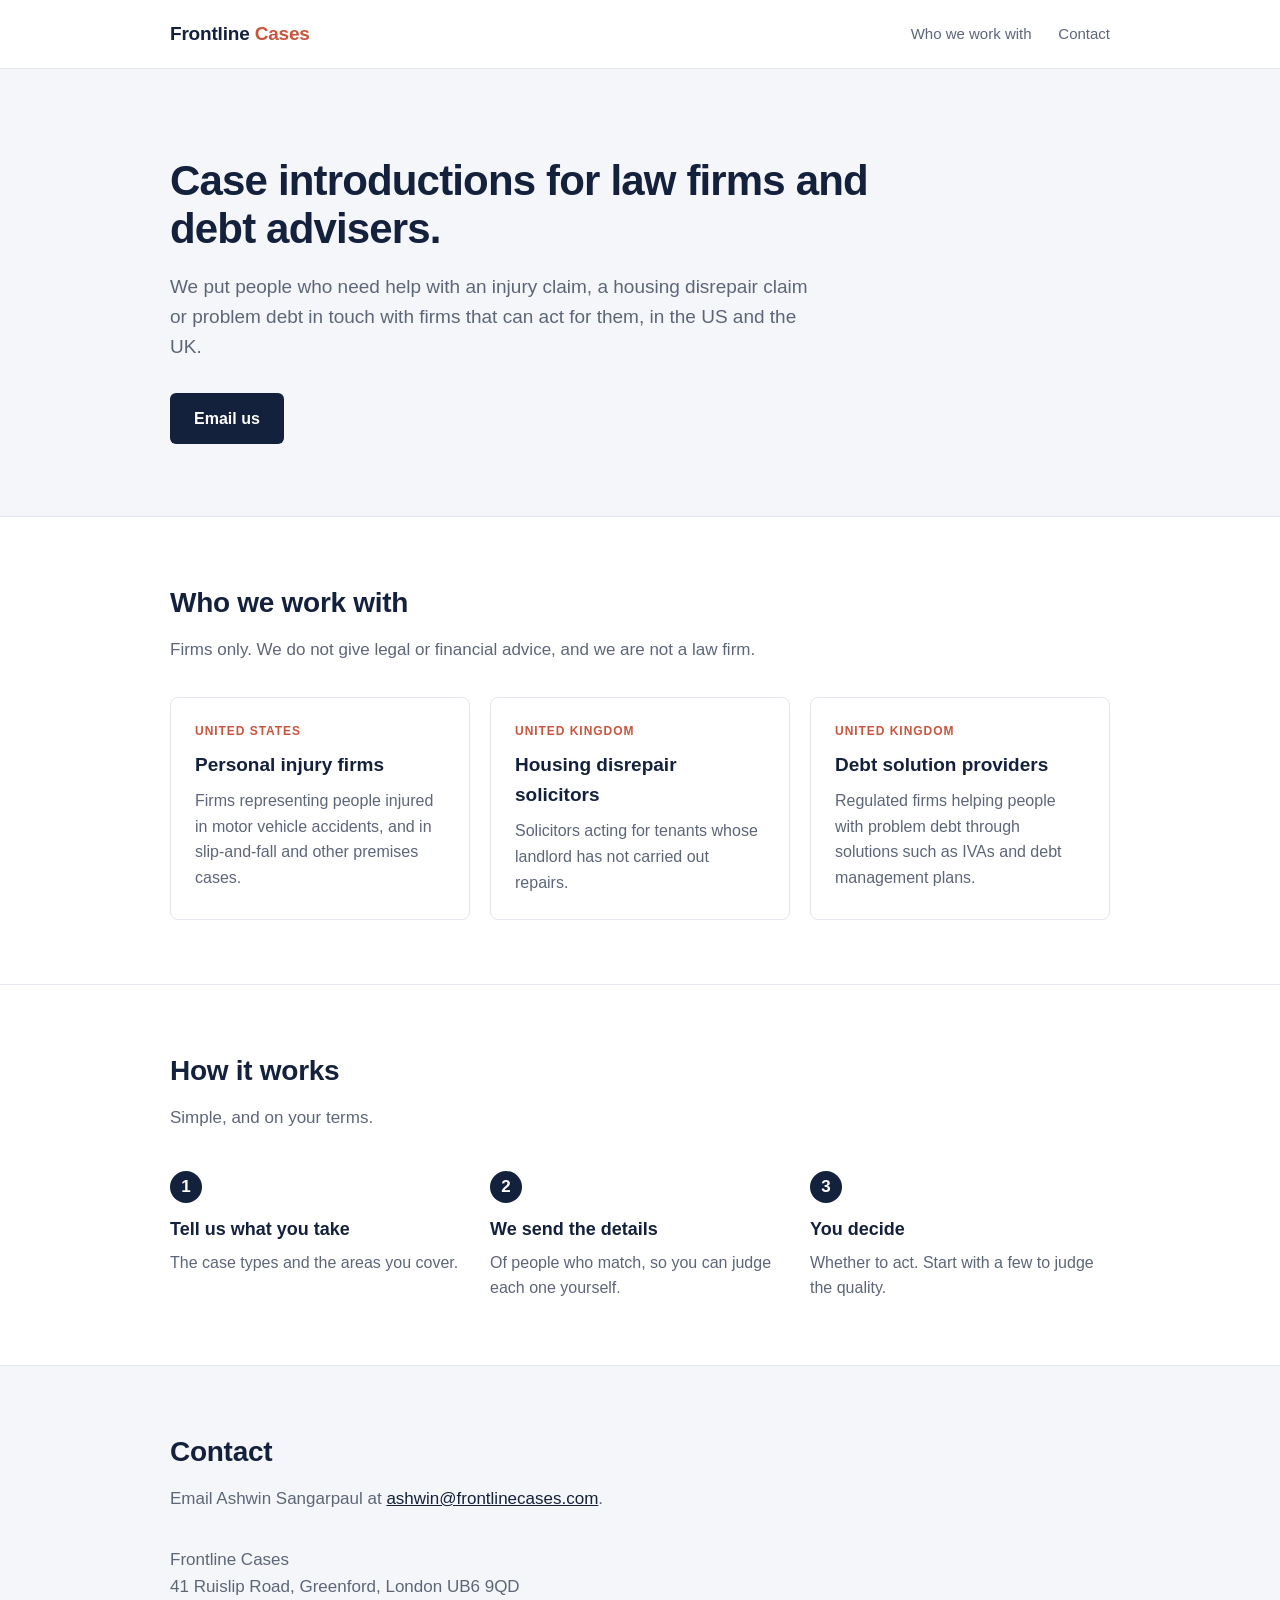
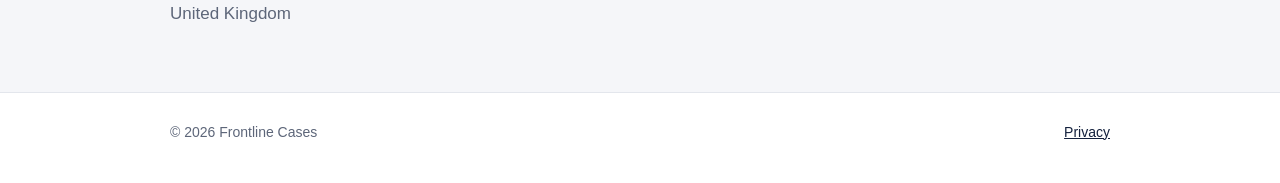
==== index.html @ e66d5c88 "Frontline Cases website Co-Authored-By: Claude Opus 5.5 <noreply@anthropic.com>" ====
<!doctype html>
<html lang="en">
<head>
<meta charset="utf-8">
<meta name="viewport" content="width=device-width, initial-scale=1">
<title>Frontline Cases</title>
<meta name="description" content="Frontline Cases introduces people who need help with an injury claim, a housing disrepair claim or problem debt to firms that can act for them, in the US and the UK.">
<link rel="stylesheet" href="style.css">
</head>
<body>

<header class="site">
  <div class="wrap">
    <a class="brand" href="/">Frontline<span> Cases</span></a>
    <nav>
      <a href="#work">Who we work with</a>
      <a href="#contact">Contact</a>
    </nav>
  </div>
</header>

<div class="hero">
  <div class="wrap">
    <h1>Case introductions for law firms and debt advisers.</h1>
    <p>We put people who need help with an injury claim, a housing disrepair claim or problem debt in touch with firms that can act for them, in the US and the UK.</p>
    <a class="btn" href="mailto:ashwin@frontlinecases.com">Email us</a>
  </div>
</div>

<section id="work">
  <div class="wrap">
    <h2>Who we work with</h2>
    <p class="lead">Firms only. We do not give legal or financial advice, and we are not a law firm.</p>
    <div class="grid">
      <div class="card">
        <div class="tag">United States</div>
        <h3>Personal injury firms</h3>
        <p>Firms representing people injured in motor vehicle accidents, and in slip-and-fall and other premises cases.</p>
      </div>
      <div class="card">
        <div class="tag">United Kingdom</div>
        <h3>Housing disrepair solicitors</h3>
        <p>Solicitors acting for tenants whose landlord has not carried out repairs.</p>
      </div>
      <div class="card">
        <div class="tag">United Kingdom</div>
        <h3>Debt solution providers</h3>
        <p>Regulated firms helping people with problem debt through solutions such as IVAs and debt management plans.</p>
      </div>
    </div>
  </div>
</section>

<section>
  <div class="wrap">
    <h2>How it works</h2>
    <p class="lead">Simple, and on your terms.</p>
    <ol class="steps">
      <li><h3>Tell us what you take</h3><p>The case types and the areas you cover.</p></li>
      <li><h3>We send the details</h3><p>Of people who match, so you can judge each one yourself.</p></li>
      <li><h3>You decide</h3><p>Whether to act. Start with a few to judge the quality.</p></li>
    </ol>
  </div>
</section>

<section id="contact" class="contact">
  <div class="wrap">
    <h2>Contact</h2>
    <p class="lead">Email Ashwin Sangarpaul at <a href="mailto:ashwin@frontlinecases.com">ashwin@frontlinecases.com</a>.</p>
    <address>Frontline Cases<br>41 Ruislip Road, Greenford, London UB6 9QD<br>United Kingdom</address>
  </div>
</section>

<footer class="site">
  <div class="wrap">
    <span>&copy; 2026 Frontline Cases</span>
    <a href="privacy.html">Privacy</a>
  </div>
</footer>

</body>
</html>
---- style.css ----
:root {
  --ink: #14213d;
  --text: #2b3346;
  --muted: #5d6679;
  --line: #e3e6ec;
  --bg: #ffffff;
  --soft: #f5f6f9;
  --accent: #c8553d;
  --max: 980px;
}
* { box-sizing: border-box; }
html { -webkit-text-size-adjust: 100%; }
body {
  margin: 0;
  background: var(--bg);
  color: var(--text);
  font: 17px/1.6 -apple-system, BlinkMacSystemFont, "Segoe UI", Roboto, "Helvetica Neue", Arial, sans-serif;
}
a { color: var(--ink); }
.wrap { max-width: var(--max); margin: 0 auto; padding: 0 20px; }

header.site { border-bottom: 1px solid var(--line); }
header.site .wrap { display: flex; align-items: center; justify-content: space-between; height: 68px; }
.brand { font-weight: 700; font-size: 19px; color: var(--ink); text-decoration: none; letter-spacing: -0.01em; }
.brand span { color: var(--accent); }
nav a { margin-left: 22px; text-decoration: none; color: var(--muted); font-size: 15px; }
nav a:hover { color: var(--ink); }

.hero { padding: 88px 0 72px; background: var(--soft); border-bottom: 1px solid var(--line); }
.hero h1 { font-size: 42px; line-height: 1.15; color: var(--ink); margin: 0 0 18px; max-width: 760px; letter-spacing: -0.02em; }
.hero p { font-size: 19px; color: var(--muted); margin: 0 0 30px; max-width: 640px; }
.btn { display: inline-block; background: var(--ink); color: #fff; text-decoration: none; padding: 13px 24px; border-radius: 6px; font-weight: 600; font-size: 16px; }
.btn:hover { background: #22325a; }

section { padding: 64px 0; }
section + section { border-top: 1px solid var(--line); }
h2 { font-size: 28px; color: var(--ink); margin: 0 0 10px; letter-spacing: -0.01em; }
.lead { color: var(--muted); margin: 0 0 34px; max-width: 640px; }

.grid { display: grid; grid-template-columns: repeat(3, 1fr); gap: 20px; }
.card { border: 1px solid var(--line); border-radius: 8px; padding: 24px; background: #fff; }
.card .tag { font-size: 12px; font-weight: 700; letter-spacing: 0.08em; text-transform: uppercase; color: var(--accent); }
.card h3 { margin: 8px 0 8px; font-size: 19px; color: var(--ink); }
.card p { margin: 0; color: var(--muted); font-size: 16px; }

ol.steps { list-style: none; counter-reset: s; padding: 0; margin: 0; display: grid; grid-template-columns: repeat(3, 1fr); gap: 20px; }
ol.steps li { counter-increment: s; padding-top: 6px; }
ol.steps li::before { content: counter(s); display: inline-flex; width: 32px; height: 32px; border-radius: 50%; background: var(--ink); color: #fff; font-weight: 700; align-items: center; justify-content: center; margin-bottom: 12px; }
ol.steps h3 { margin: 0 0 6px; font-size: 18px; color: var(--ink); }
ol.steps p { margin: 0; color: var(--muted); font-size: 16px; }

.contact { background: var(--soft); }
.contact address { font-style: normal; color: var(--muted); margin-top: 20px; }

footer.site { padding: 28px 0 40px; border-top: 1px solid var(--line); font-size: 14px; color: var(--muted); }
footer.site .wrap { display: flex; justify-content: space-between; gap: 16px; flex-wrap: wrap; }

.doc { padding: 56px 0 72px; }
.doc .wrap { max-width: 760px; }
.doc h1 { font-size: 34px; color: var(--ink); margin: 0 0 6px; }
.doc h2 { font-size: 21px; margin-top: 34px; }
.doc .updated { color: var(--muted); font-size: 15px; margin-bottom: 26px; }

@media (max-width: 760px) {
  .hero { padding: 56px 0 48px; }
  .hero h1 { font-size: 31px; }
  .grid, ol.steps { grid-template-columns: 1fr; }
  nav a { margin-left: 14px; }
  section { padding: 48px 0; }
}
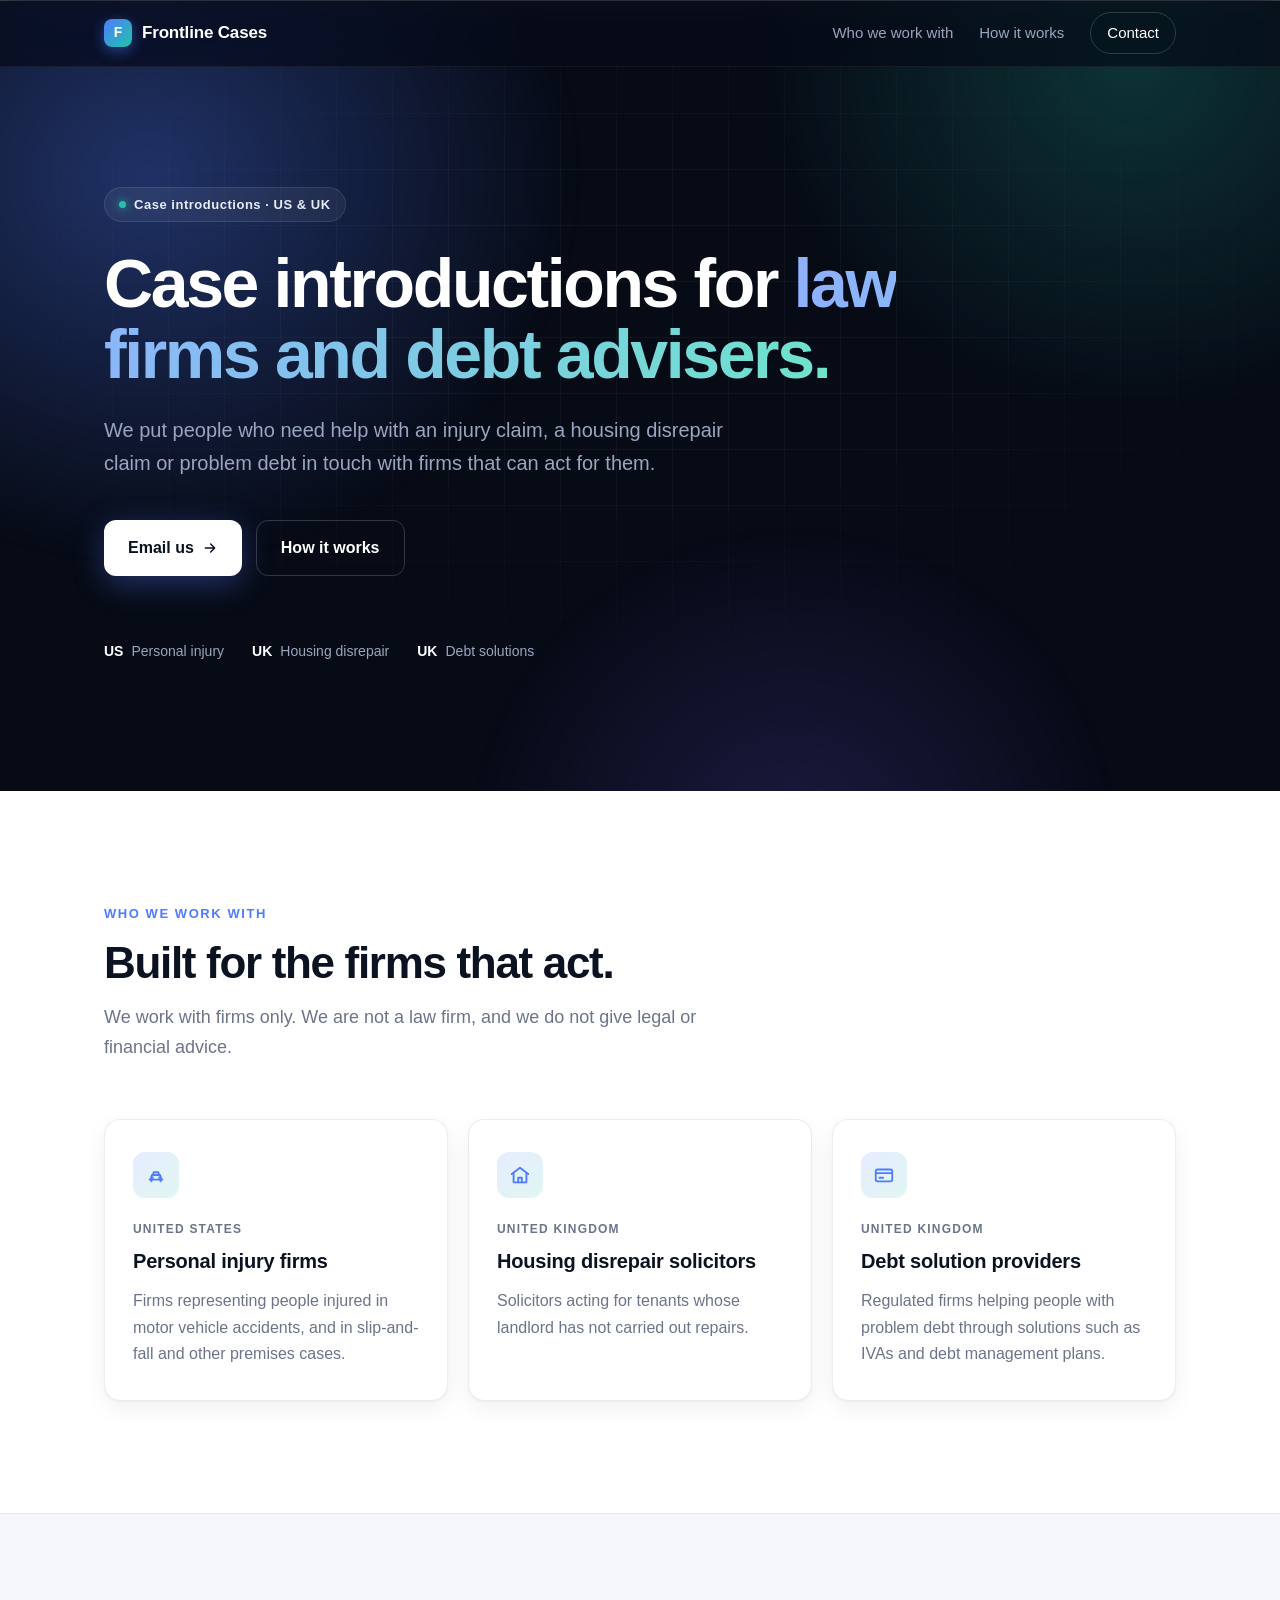
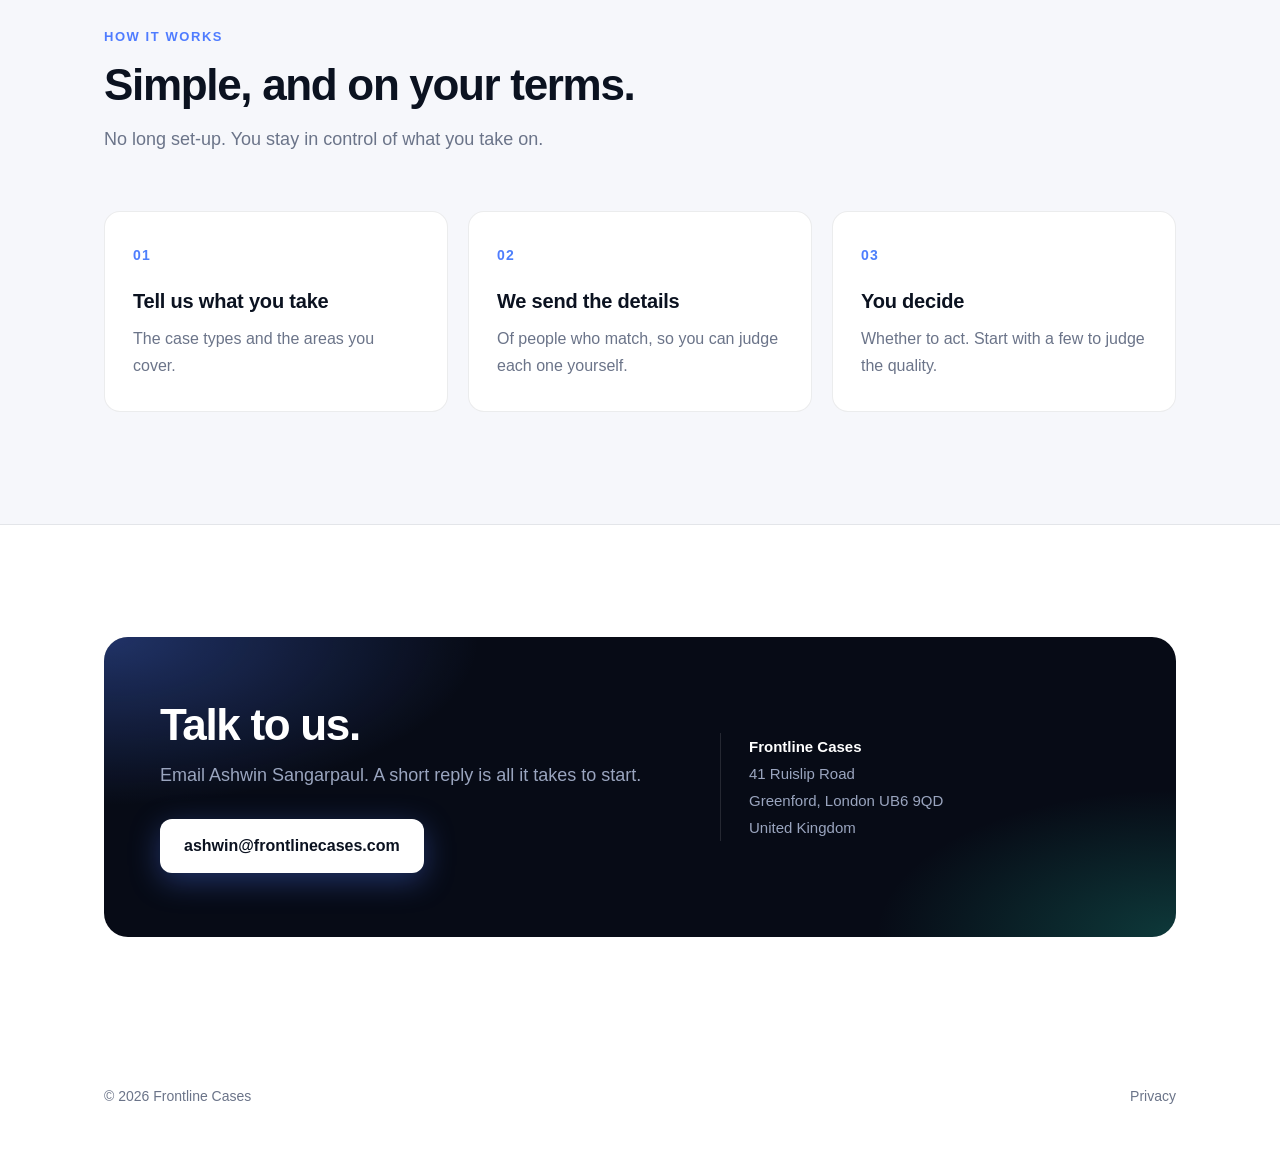
==== commit c95da80f: "Redesign: dark gradient hero, icon cards, contact panel, dark mode Co-Authored-By: Claude Opus 5.5 <" ====
--- a/index.html
+++ b/index.html
@@ -5,44 +5,61 @@
 <meta name="viewport" content="width=device-width, initial-scale=1">
 <title>Frontline Cases</title>
 <meta name="description" content="Frontline Cases introduces people who need help with an injury claim, a housing disrepair claim or problem debt to firms that can act for them, in the US and the UK.">
+<meta name="theme-color" content="#070b16">
+<link rel="icon" href="data:image/svg+xml,%3Csvg xmlns='http://www.w3.org/2000/svg' viewBox='0 0 32 32'%3E%3Cdefs%3E%3ClinearGradient id='g' x1='0' y1='0' x2='1' y2='1'%3E%3Cstop offset='0' stop-color='%234f7cff'/%3E%3Cstop offset='1' stop-color='%2322c3a6'/%3E%3C/linearGradient%3E%3C/defs%3E%3Crect width='32' height='32' rx='8' fill='url(%23g)'/%3E%3Ctext x='16' y='22' font-family='Arial' font-weight='800' font-size='16' fill='white' text-anchor='middle'%3EF%3C/text%3E%3C/svg%3E">
 <link rel="stylesheet" href="style.css">
 </head>
 <body>
 
 <header class="site">
   <div class="wrap">
-    <a class="brand" href="/">Frontline<span> Cases</span></a>
+    <a class="brand" href="/"><span class="mark">F</span>Frontline Cases</a>
     <nav>
       <a href="#work">Who we work with</a>
-      <a href="#contact">Contact</a>
+      <a href="#how">How it works</a>
+      <a class="pill" href="#contact">Contact</a>
     </nav>
   </div>
 </header>
 
 <div class="hero">
   <div class="wrap">
-    <h1>Case introductions for law firms and debt advisers.</h1>
-    <p>We put people who need help with an injury claim, a housing disrepair claim or problem debt in touch with firms that can act for them, in the US and the UK.</p>
-    <a class="btn" href="mailto:ashwin@frontlinecases.com">Email us</a>
+    <div class="eyebrow"><span class="dot"></span>Case introductions &middot; US &amp; UK</div>
+    <h1>Case introductions for <span class="grad">law firms and debt advisers.</span></h1>
+    <p>We put people who need help with an injury claim, a housing disrepair claim or problem debt in touch with firms that can act for them.</p>
+    <div class="actions">
+      <a class="btn primary" href="mailto:ashwin@frontlinecases.com">Email us
+        <svg width="16" height="16" viewBox="0 0 24 24" fill="none" stroke="currentColor" stroke-width="2.2" stroke-linecap="round" stroke-linejoin="round" aria-hidden="true"><path d="M5 12h14M13 6l6 6-6 6"/></svg></a>
+      <a class="btn ghost" href="#how">How it works</a>
+    </div>
+    <div class="regions">
+      <span><b>US</b> Personal injury</span>
+      <span><b>UK</b> Housing disrepair</span>
+      <span><b>UK</b> Debt solutions</span>
+    </div>
   </div>
 </div>
 
 <section id="work">
   <div class="wrap">
-    <h2>Who we work with</h2>
-    <p class="lead">Firms only. We do not give legal or financial advice, and we are not a law firm.</p>
+    <div class="kicker">Who we work with</div>
+    <h2>Built for the firms that act.</h2>
+    <p class="lead">We work with firms only. We are not a law firm, and we do not give legal or financial advice.</p>
     <div class="grid">
       <div class="card">
+        <div class="icon"><svg viewBox="0 0 24 24" fill="none" stroke="currentColor" stroke-width="2" stroke-linecap="round" stroke-linejoin="round" aria-hidden="true"><path d="M5 17h14M6 17l1.5-5h9L18 17M7 17v2M17 17v2M8.5 12l1-3h5l1 3"/><circle cx="8" cy="15" r=".6"/><circle cx="16" cy="15" r=".6"/></svg></div>
         <div class="tag">United States</div>
         <h3>Personal injury firms</h3>
         <p>Firms representing people injured in motor vehicle accidents, and in slip-and-fall and other premises cases.</p>
       </div>
       <div class="card">
+        <div class="icon"><svg viewBox="0 0 24 24" fill="none" stroke="currentColor" stroke-width="2" stroke-linecap="round" stroke-linejoin="round" aria-hidden="true"><path d="M3 11l9-7 9 7"/><path d="M5 10v10h14V10"/><path d="M10 20v-5h4v5"/></svg></div>
         <div class="tag">United Kingdom</div>
         <h3>Housing disrepair solicitors</h3>
         <p>Solicitors acting for tenants whose landlord has not carried out repairs.</p>
       </div>
       <div class="card">
+        <div class="icon"><svg viewBox="0 0 24 24" fill="none" stroke="currentColor" stroke-width="2" stroke-linecap="round" stroke-linejoin="round" aria-hidden="true"><rect x="3" y="6" width="18" height="13" rx="2"/><path d="M3 10h18M7 15h4"/></svg></div>
         <div class="tag">United Kingdom</div>
         <h3>Debt solution providers</h3>
         <p>Regulated firms helping people with problem debt through solutions such as IVAs and debt management plans.</p>
@@ -51,10 +68,11 @@
   </div>
 </section>
 
-<section>
+<section id="how" class="alt">
   <div class="wrap">
-    <h2>How it works</h2>
-    <p class="lead">Simple, and on your terms.</p>
+    <div class="kicker">How it works</div>
+    <h2>Simple, and on your terms.</h2>
+    <p class="lead">No long set-up. You stay in control of what you take on.</p>
     <ol class="steps">
       <li><h3>Tell us what you take</h3><p>The case types and the areas you cover.</p></li>
       <li><h3>We send the details</h3><p>Of people who match, so you can judge each one yourself.</p></li>
@@ -63,11 +81,16 @@
   </div>
 </section>
 
-<section id="contact" class="contact">
+<section id="contact">
   <div class="wrap">
-    <h2>Contact</h2>
-    <p class="lead">Email Ashwin Sangarpaul at <a href="mailto:ashwin@frontlinecases.com">ashwin@frontlinecases.com</a>.</p>
-    <address>Frontline Cases<br>41 Ruislip Road, Greenford, London UB6 9QD<br>United Kingdom</address>
+    <div class="cta">
+      <div>
+        <h2>Talk to us.</h2>
+        <p>Email Ashwin Sangarpaul. A short reply is all it takes to start.</p>
+        <a class="btn primary" href="mailto:ashwin@frontlinecases.com">ashwin@frontlinecases.com</a>
+      </div>
+      <address><b>Frontline Cases</b><br>41 Ruislip Road<br>Greenford, London UB6 9QD<br>United Kingdom</address>
+    </div>
   </div>
 </section>
 
--- a/style.css
+++ b/style.css
@@ -1,70 +1,205 @@
 :root {
-  --ink: #14213d;
-  --text: #2b3346;
-  --muted: #5d6679;
-  --line: #e3e6ec;
   --bg: #ffffff;
-  --soft: #f5f6f9;
-  --accent: #c8553d;
-  --max: 980px;
-}
+  --bg-soft: #f6f7fb;
+  --ink: #0b1220;
+  --text: #3a4256;
+  --muted: #6b7489;
+  --line: rgba(11, 18, 32, 0.08);
+  --card: #ffffff;
+  --accent: #4f7cff;
+  --accent-2: #22c3a6;
+  --hero-bg: #070b16;
+  --hero-text: #e8ecf6;
+  --hero-muted: #9aa5bf;
+  --radius: 16px;
+  --max: 1120px;
+  --shadow: 0 1px 2px rgba(11, 18, 32, 0.04), 0 8px 24px rgba(11, 18, 32, 0.06);
+}
+@media (prefers-color-scheme: dark) {
+  :root {
+    --bg: #0a0f1c;
+    --bg-soft: #0e1424;
+    --ink: #eef1f8;
+    --text: #c3cadb;
+    --muted: #8e98b0;
+    --line: rgba(255, 255, 255, 0.08);
+    --card: #111829;
+    --shadow: 0 1px 2px rgba(0, 0, 0, 0.3), 0 8px 24px rgba(0, 0, 0, 0.25);
+  }
+}
+
 * { box-sizing: border-box; }
-html { -webkit-text-size-adjust: 100%; }
+html { -webkit-text-size-adjust: 100%; scroll-behavior: smooth; }
 body {
   margin: 0;
   background: var(--bg);
   color: var(--text);
-  font: 17px/1.6 -apple-system, BlinkMacSystemFont, "Segoe UI", Roboto, "Helvetica Neue", Arial, sans-serif;
-}
-a { color: var(--ink); }
-.wrap { max-width: var(--max); margin: 0 auto; padding: 0 20px; }
-
-header.site { border-bottom: 1px solid var(--line); }
-header.site .wrap { display: flex; align-items: center; justify-content: space-between; height: 68px; }
-.brand { font-weight: 700; font-size: 19px; color: var(--ink); text-decoration: none; letter-spacing: -0.01em; }
-.brand span { color: var(--accent); }
-nav a { margin-left: 22px; text-decoration: none; color: var(--muted); font-size: 15px; }
-nav a:hover { color: var(--ink); }
-
-.hero { padding: 88px 0 72px; background: var(--soft); border-bottom: 1px solid var(--line); }
-.hero h1 { font-size: 42px; line-height: 1.15; color: var(--ink); margin: 0 0 18px; max-width: 760px; letter-spacing: -0.02em; }
-.hero p { font-size: 19px; color: var(--muted); margin: 0 0 30px; max-width: 640px; }
-.btn { display: inline-block; background: var(--ink); color: #fff; text-decoration: none; padding: 13px 24px; border-radius: 6px; font-weight: 600; font-size: 16px; }
-.btn:hover { background: #22325a; }
-
-section { padding: 64px 0; }
-section + section { border-top: 1px solid var(--line); }
-h2 { font-size: 28px; color: var(--ink); margin: 0 0 10px; letter-spacing: -0.01em; }
-.lead { color: var(--muted); margin: 0 0 34px; max-width: 640px; }
+  font: 17px/1.65 Inter, ui-sans-serif, -apple-system, BlinkMacSystemFont, "Segoe UI Variable", "Segoe UI", Roboto, "Helvetica Neue", Arial, sans-serif;
+  -webkit-font-smoothing: antialiased;
+}
+a { color: inherit; }
+.wrap { max-width: var(--max); margin: 0 auto; padding: 0 24px; }
+
+/* Header */
+header.site {
+  position: sticky; top: 0; z-index: 10;
+  background: rgba(7, 11, 22, 0.72);
+  backdrop-filter: saturate(160%) blur(14px);
+  -webkit-backdrop-filter: saturate(160%) blur(14px);
+  border-bottom: 1px solid rgba(255, 255, 255, 0.06);
+}
+header.site .wrap { display: flex; align-items: center; justify-content: space-between; height: 66px; }
+.brand { display: inline-flex; align-items: center; gap: 10px; font-weight: 700; font-size: 17px; color: #fff; text-decoration: none; letter-spacing: -0.01em; }
+.brand .mark {
+  width: 28px; height: 28px; border-radius: 8px;
+  background: linear-gradient(135deg, var(--accent), var(--accent-2));
+  display: inline-grid; place-items: center; color: #fff; font-size: 14px; font-weight: 800;
+  box-shadow: 0 4px 14px rgba(79, 124, 255, 0.45);
+}
+nav { display: flex; align-items: center; gap: 26px; }
+nav a { text-decoration: none; color: var(--hero-muted); font-size: 15px; transition: color .15s; }
+nav a:hover { color: #fff; }
+nav a.pill { color: #fff; padding: 8px 16px; border-radius: 999px; border: 1px solid rgba(255, 255, 255, 0.16); }
+nav a.pill:hover { background: rgba(255, 255, 255, 0.08); }
+
+/* Hero */
+.hero {
+  position: relative; overflow: hidden;
+  background: var(--hero-bg); color: var(--hero-text);
+  padding: 120px 0 128px; margin-top: -66px; padding-top: 186px;
+}
+.hero::before {
+  content: ""; position: absolute; inset: -20% -10% auto -10%; height: 140%;
+  background:
+    radial-gradient(40% 50% at 18% 30%, rgba(79, 124, 255, 0.35), transparent 70%),
+    radial-gradient(35% 45% at 82% 20%, rgba(34, 195, 166, 0.22), transparent 70%),
+    radial-gradient(30% 40% at 60% 90%, rgba(124, 92, 255, 0.18), transparent 70%);
+  filter: blur(10px); pointer-events: none;
+}
+.hero::after {
+  content: ""; position: absolute; inset: 0;
+  background-image: linear-gradient(rgba(255,255,255,0.04) 1px, transparent 1px), linear-gradient(90deg, rgba(255,255,255,0.04) 1px, transparent 1px);
+  background-size: 56px 56px;
+  mask-image: radial-gradient(70% 60% at 50% 40%, #000 30%, transparent 80%);
+  -webkit-mask-image: radial-gradient(70% 60% at 50% 40%, #000 30%, transparent 80%);
+  pointer-events: none;
+}
+.hero .wrap { position: relative; z-index: 1; }
+.eyebrow {
+  display: inline-flex; align-items: center; gap: 8px;
+  font-size: 13px; font-weight: 600; letter-spacing: 0.04em;
+  color: var(--hero-text); padding: 6px 14px; border-radius: 999px;
+  background: rgba(255, 255, 255, 0.06); border: 1px solid rgba(255, 255, 255, 0.1);
+  margin-bottom: 26px;
+}
+.eyebrow .dot { width: 7px; height: 7px; border-radius: 50%; background: var(--accent-2); box-shadow: 0 0 10px var(--accent-2); }
+.hero h1 {
+  font-size: clamp(38px, 6vw, 68px); line-height: 1.04; letter-spacing: -0.035em;
+  margin: 0 0 24px; max-width: 900px; font-weight: 750; color: #fff;
+}
+.hero h1 .grad {
+  background: linear-gradient(90deg, #8fb0ff, #6fe3cc);
+  -webkit-background-clip: text; background-clip: text; color: transparent;
+}
+.hero p { font-size: clamp(17px, 2vw, 20px); color: var(--hero-muted); margin: 0 0 40px; max-width: 640px; }
+.actions { display: flex; gap: 14px; flex-wrap: wrap; }
+.btn {
+  display: inline-flex; align-items: center; gap: 8px;
+  text-decoration: none; padding: 14px 24px; border-radius: 12px; font-weight: 600; font-size: 16px;
+  transition: transform .15s, box-shadow .15s, background .15s;
+}
+.btn.primary { background: #fff; color: #0b1220; box-shadow: 0 8px 30px rgba(79, 124, 255, 0.35); }
+.btn.primary:hover { transform: translateY(-1px); box-shadow: 0 12px 36px rgba(79, 124, 255, 0.45); }
+.btn.ghost { color: #fff; border: 1px solid rgba(255, 255, 255, 0.18); }
+.btn.ghost:hover { background: rgba(255, 255, 255, 0.07); }
+.regions { display: flex; gap: 28px; margin-top: 64px; color: var(--hero-muted); font-size: 14px; flex-wrap: wrap; }
+.regions span { display: inline-flex; align-items: center; gap: 8px; }
+.regions b { color: #fff; font-weight: 600; }
+
+/* Sections */
+section { padding: 112px 0; scroll-margin-top: 66px; }
+.kicker { font-size: 13px; font-weight: 700; letter-spacing: 0.12em; text-transform: uppercase; color: var(--accent); margin-bottom: 14px; }
+h2 { font-size: clamp(30px, 4vw, 44px); line-height: 1.1; color: var(--ink); margin: 0 0 16px; letter-spacing: -0.03em; font-weight: 720; }
+.lead { color: var(--muted); margin: 0 0 56px; max-width: 620px; font-size: 18px; }
 
 .grid { display: grid; grid-template-columns: repeat(3, 1fr); gap: 20px; }
-.card { border: 1px solid var(--line); border-radius: 8px; padding: 24px; background: #fff; }
-.card .tag { font-size: 12px; font-weight: 700; letter-spacing: 0.08em; text-transform: uppercase; color: var(--accent); }
-.card h3 { margin: 8px 0 8px; font-size: 19px; color: var(--ink); }
+.card {
+  position: relative; border: 1px solid var(--line); border-radius: var(--radius); padding: 32px 28px;
+  background: var(--card); box-shadow: var(--shadow);
+  transition: transform .2s, box-shadow .2s, border-color .2s;
+}
+.card:hover { transform: translateY(-3px); border-color: rgba(79, 124, 255, 0.35); }
+.icon {
+  width: 46px; height: 46px; border-radius: 12px; display: grid; place-items: center; margin-bottom: 22px;
+  background: linear-gradient(135deg, rgba(79, 124, 255, 0.14), rgba(34, 195, 166, 0.14)); color: var(--accent);
+}
+.icon svg { width: 22px; height: 22px; }
+.card .tag { font-size: 12px; font-weight: 700; letter-spacing: 0.1em; text-transform: uppercase; color: var(--muted); }
+.card h3 { margin: 6px 0 10px; font-size: 20px; color: var(--ink); letter-spacing: -0.01em; }
 .card p { margin: 0; color: var(--muted); font-size: 16px; }
 
+.alt { background: var(--bg-soft); border-top: 1px solid var(--line); border-bottom: 1px solid var(--line); }
 ol.steps { list-style: none; counter-reset: s; padding: 0; margin: 0; display: grid; grid-template-columns: repeat(3, 1fr); gap: 20px; }
-ol.steps li { counter-increment: s; padding-top: 6px; }
-ol.steps li::before { content: counter(s); display: inline-flex; width: 32px; height: 32px; border-radius: 50%; background: var(--ink); color: #fff; font-weight: 700; align-items: center; justify-content: center; margin-bottom: 12px; }
-ol.steps h3 { margin: 0 0 6px; font-size: 18px; color: var(--ink); }
+ol.steps li { counter-increment: s; padding: 32px 28px; border-radius: var(--radius); background: var(--card); border: 1px solid var(--line); }
+ol.steps li::before {
+  content: "0" counter(s); display: block; font-size: 14px; font-weight: 700; letter-spacing: 0.08em;
+  background: linear-gradient(90deg, var(--accent), var(--accent-2));
+  -webkit-background-clip: text; background-clip: text; color: transparent; margin-bottom: 18px;
+}
+ol.steps h3 { margin: 0 0 8px; font-size: 20px; color: var(--ink); letter-spacing: -0.01em; }
 ol.steps p { margin: 0; color: var(--muted); font-size: 16px; }
 
-.contact { background: var(--soft); }
-.contact address { font-style: normal; color: var(--muted); margin-top: 20px; }
-
-footer.site { padding: 28px 0 40px; border-top: 1px solid var(--line); font-size: 14px; color: var(--muted); }
+.note { margin-top: 28px; color: var(--muted); font-size: 15px; display: flex; gap: 10px; align-items: center; }
+.note svg { width: 18px; height: 18px; color: var(--accent-2); flex: none; }
+
+/* Contact band */
+.cta {
+  position: relative; overflow: hidden; border-radius: 24px; padding: 64px 56px;
+  background: var(--hero-bg); color: var(--hero-text);
+  display: grid; grid-template-columns: 1.3fr 1fr; gap: 40px; align-items: center;
+}
+.cta::before {
+  content: ""; position: absolute; inset: 0;
+  background: radial-gradient(50% 80% at 0% 0%, rgba(79, 124, 255, 0.35), transparent 70%),
+              radial-gradient(40% 70% at 100% 100%, rgba(34, 195, 166, 0.25), transparent 70%);
+  pointer-events: none;
+}
+.cta > * { position: relative; }
+.cta h2 { color: #fff; margin-bottom: 12px; }
+.cta p { color: var(--hero-muted); margin: 0 0 28px; font-size: 18px; }
+.cta address { font-style: normal; color: var(--hero-muted); font-size: 15px; line-height: 1.8; padding-left: 28px; border-left: 1px solid rgba(255, 255, 255, 0.12); }
+.cta address b { color: #fff; font-weight: 600; }
+
+/* Footer */
+footer.site { padding: 36px 0 48px; font-size: 14px; color: var(--muted); }
 footer.site .wrap { display: flex; justify-content: space-between; gap: 16px; flex-wrap: wrap; }
-
-.doc { padding: 56px 0 72px; }
+footer.site a { text-decoration: none; }
+footer.site a:hover { color: var(--ink); }
+
+/* Document pages */
+.doc { padding: 72px 0 96px; }
 .doc .wrap { max-width: 760px; }
-.doc h1 { font-size: 34px; color: var(--ink); margin: 0 0 6px; }
-.doc h2 { font-size: 21px; margin-top: 34px; }
-.doc .updated { color: var(--muted); font-size: 15px; margin-bottom: 26px; }
-
-@media (max-width: 760px) {
-  .hero { padding: 56px 0 48px; }
-  .hero h1 { font-size: 31px; }
+.doc h1 { font-size: clamp(32px, 4vw, 44px); color: var(--ink); margin: 0 0 8px; letter-spacing: -0.03em; }
+.doc h2 { font-size: 22px; margin: 44px 0 10px; }
+.doc .wrap > h2:first-child { margin-top: 0; }
+.doc a { color: var(--accent); }
+.doc .updated { color: var(--muted); font-size: 15px; margin-bottom: 30px; }
+.doc-hero { background: var(--hero-bg); margin-top: -66px; padding: 132px 0 56px; color: var(--hero-text); }
+.doc-hero h1 { color: #fff; }
+.doc-hero .updated { color: var(--hero-muted); margin: 0; }
+
+@media (max-width: 860px) {
   .grid, ol.steps { grid-template-columns: 1fr; }
-  nav a { margin-left: 14px; }
-  section { padding: 48px 0; }
-}
+  .cta { grid-template-columns: 1fr; padding: 44px 28px; }
+  .cta address { padding-left: 0; border-left: 0; padding-top: 24px; border-top: 1px solid rgba(255, 255, 255, 0.12); }
+  section { padding: 80px 0; }
+  nav a:not(.pill) { display: none; }
+}
+@media (max-width: 560px) {
+  .wrap { padding: 0 16px; }
+  .hero { padding-top: 140px; padding-bottom: 88px; }
+  .regions { margin-top: 44px; gap: 16px; }
+}
+@media (prefers-reduced-motion: reduce) {
+  * { transition: none !important; scroll-behavior: auto !important; }
+}
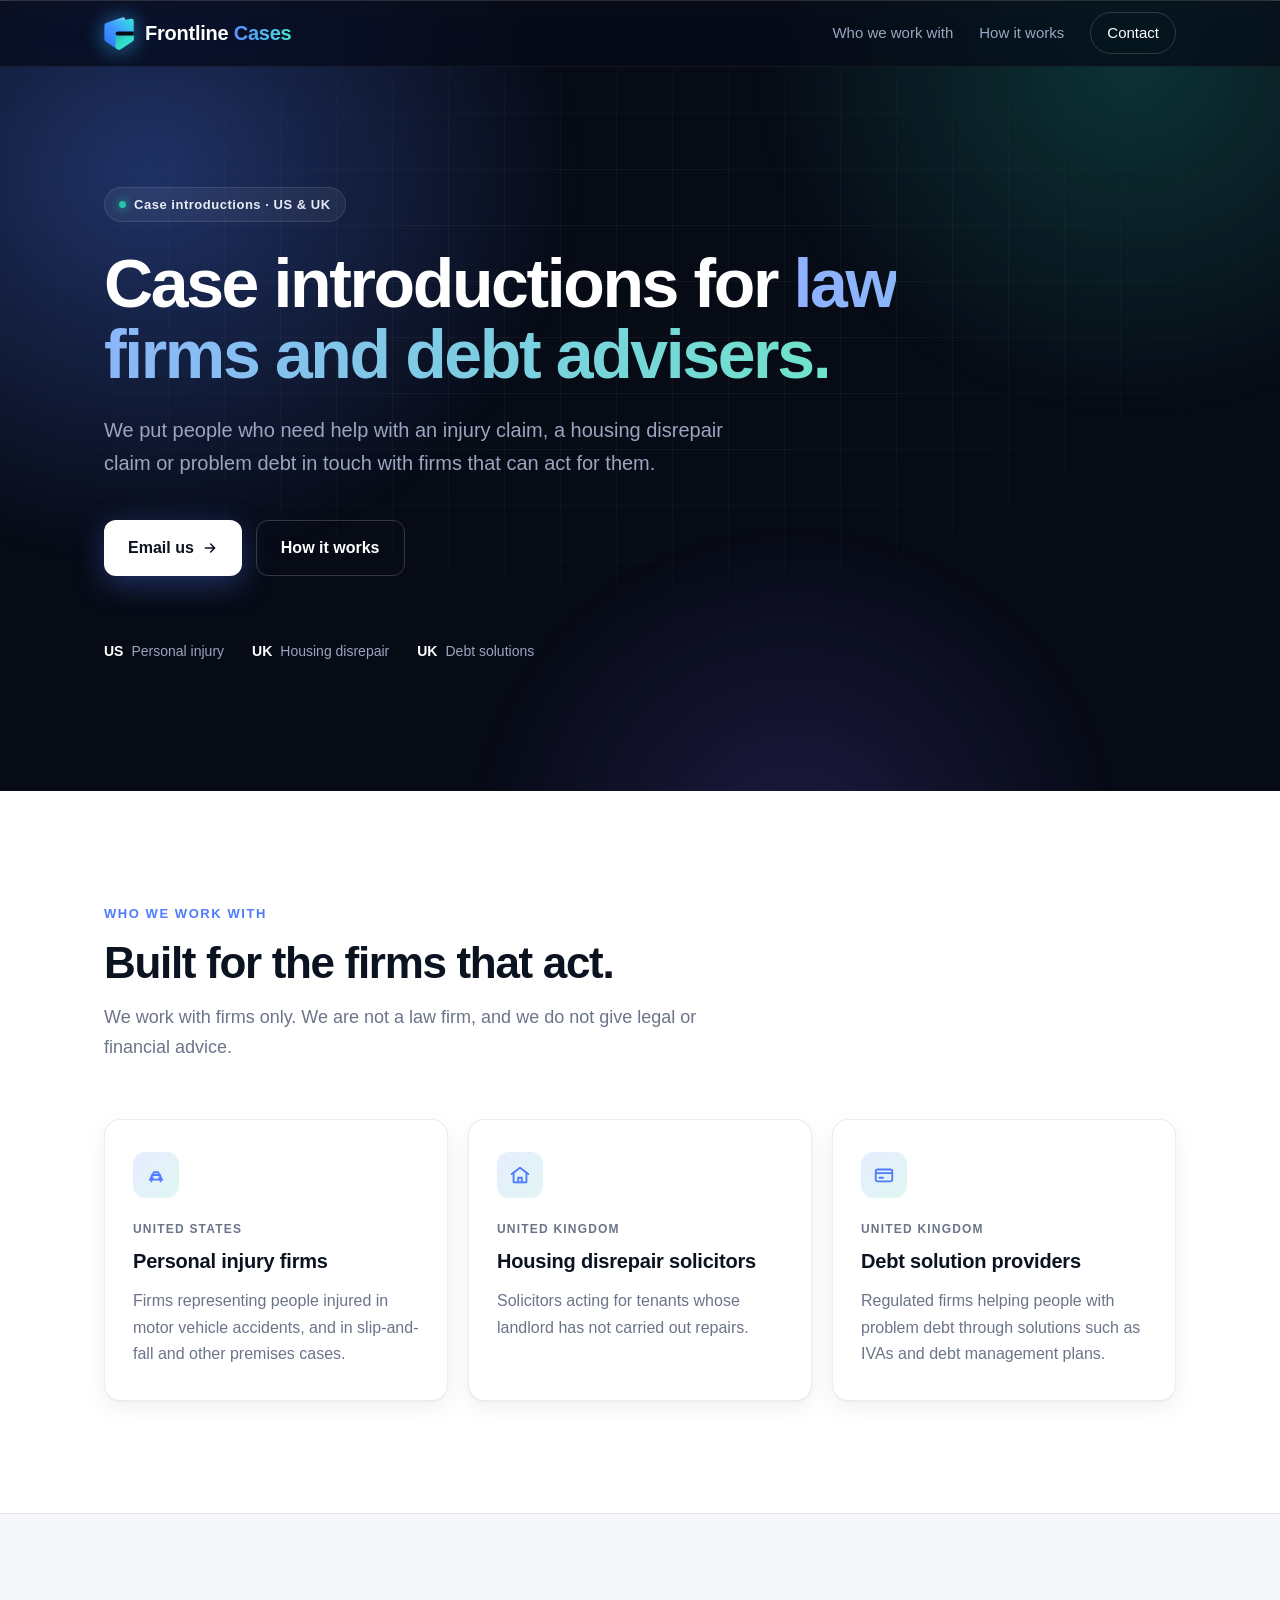
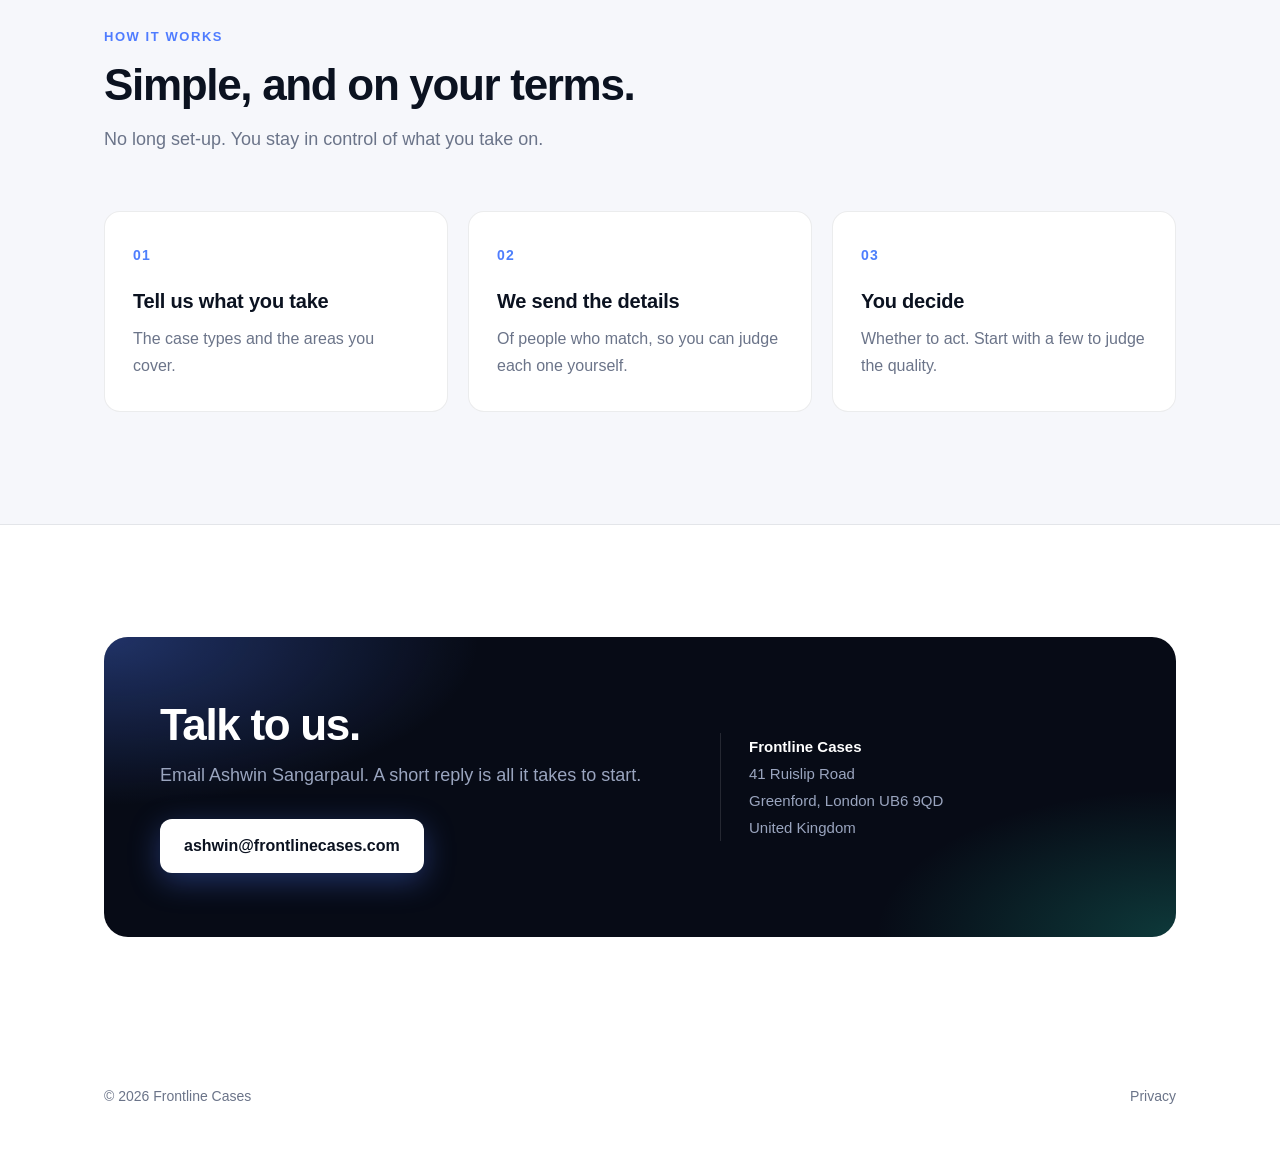
==== commit 95a4bae7: "New logo: shield F mark and two-tone wordmark Co-Authored-By: Claude Opus 5.5 <noreply@anthropic.com" ====
--- a/index.html
+++ b/index.html
@@ -6,14 +6,22 @@
 <title>Frontline Cases</title>
 <meta name="description" content="Frontline Cases introduces people who need help with an injury claim, a housing disrepair claim or problem debt to firms that can act for them, in the US and the UK.">
 <meta name="theme-color" content="#070b16">
-<link rel="icon" href="data:image/svg+xml,%3Csvg xmlns='http://www.w3.org/2000/svg' viewBox='0 0 32 32'%3E%3Cdefs%3E%3ClinearGradient id='g' x1='0' y1='0' x2='1' y2='1'%3E%3Cstop offset='0' stop-color='%234f7cff'/%3E%3Cstop offset='1' stop-color='%2322c3a6'/%3E%3C/linearGradient%3E%3C/defs%3E%3Crect width='32' height='32' rx='8' fill='url(%23g)'/%3E%3Ctext x='16' y='22' font-family='Arial' font-weight='800' font-size='16' fill='white' text-anchor='middle'%3EF%3C/text%3E%3C/svg%3E">
+<link rel="icon" href="data:image/svg+xml,%3Csvg xmlns=%22http://www.w3.org/2000/svg%22 viewBox=%22-3 -1 50 53%22%3E%3Cdefs%3E%3ClinearGradient id=%22fcA%22 x1=%220%22 y1=%221%22 x2=%221%22 y2=%220%22%3E%3Cstop offset=%220%22 stop-color=%22#2f6bff%22/%3E%3Cstop offset=%22.55%22 stop-color=%22#3f9dff%22/%3E%3Cstop offset=%221%22 stop-color=%22#34e6dc%22/%3E%3C/linearGradient%3E%3ClinearGradient id=%22fcB%22 x1=%220%22 y1=%220%22 x2=%221%22 y2=%220%22%3E%3Cstop offset=%220%22 stop-color=%22#3b82ff%22/%3E%3Cstop offset=%221%22 stop-color=%22#5fb4ff%22/%3E%3C/linearGradient%3E%3ClinearGradient id=%22fcC%22 x1=%220%22 y1=%220%22 x2=%221%22 y2=%221%22%3E%3Cstop offset=%220%22 stop-color=%22#1fb8b0%22/%3E%3Cstop offset=%22.35%22 stop-color=%22#2fd9c6%22/%3E%3Cstop offset=%221%22 stop-color=%22#46ecd2%22/%3E%3C/linearGradient%3E%3C/defs%3E%3Cpath d=%22M2 10.5 L26.5 2 Q31 0.6 31 5 L31 9.5 L2 15 Z%22 fill=%22url(#fcB)%22/%3E%3Cpath d=%22M0.5 14 Q0.5 10.8 3.6 10.2 L39.6 4 Q43.6 3.4 43.6 7.4 L43.6 33.6 Q43.6 36 41.5 37.4 L24.4 48.6 Q22 50.1 19.6 48.6 L2.6 37.4 Q0.5 36 0.5 33.6 Z%22 fill=%22url(#fcA)%22/%3E%3Cpath d=%22M17 28.6 L43.6 28.6 L43.6 33.6 Q43.6 36 41.5 37.4 L24.4 48.6 Q22 50.1 19.6 48.6 L17 46.9 Z%22 fill=%22url(#fcC)%22/%3E%3Cpath d=%22M20.2 22.6 L43.6 22.6 L43.6 28.6 L20.2 28.6 Q17 28.6 17 25.6 Q17 22.6 20.2 22.6 Z%22 fill=%22#070b16%22/%3E%3C/svg%3E">
 <link rel="stylesheet" href="style.css">
 </head>
 <body>
 
 <header class="site">
   <div class="wrap">
-    <a class="brand" href="/"><span class="mark">F</span>Frontline Cases</a>
+    <a class="brand" href="/" aria-label="Frontline Cases home"><svg class="mark" viewBox="0 0 44 51" aria-hidden="true"><defs>
+<linearGradient id="fcA" x1="0" y1="1" x2="1" y2="0"><stop offset="0" stop-color="#2f6bff"/><stop offset=".55" stop-color="#3f9dff"/><stop offset="1" stop-color="#34e6dc"/></linearGradient>
+<linearGradient id="fcB" x1="0" y1="0" x2="1" y2="0"><stop offset="0" stop-color="#3f8cff"/><stop offset="1" stop-color="#6ad0ff"/></linearGradient>
+<linearGradient id="fcC" x1="0" y1="0" x2="1" y2="1"><stop offset="0" stop-color="#1fb8b0"/><stop offset=".35" stop-color="#2fd9c6"/><stop offset="1" stop-color="#46ecd2"/></linearGradient>
+</defs>
+<path d="M2 10.5 L26.5 2 Q31 0.6 31 5 L31 9.5 L2 15 Z" fill="url(#fcB)"/>
+<path d="M0.5 14 Q0.5 10.8 3.6 10.2 L39.6 4 Q43.6 3.4 43.6 7.4 L43.6 33.6 Q43.6 36 41.5 37.4 L24.4 48.6 Q22 50.1 19.6 48.6 L2.6 37.4 Q0.5 36 0.5 33.6 Z" fill="url(#fcA)"/>
+<path d="M17 28.6 L43.6 28.6 L43.6 33.6 Q43.6 36 41.5 37.4 L24.4 48.6 Q22 50.1 19.6 48.6 L17 46.9 Z" fill="url(#fcC)"/>
+<path d="M20.2 22.6 L43.6 22.6 L43.6 28.6 L20.2 28.6 Q17 28.6 17 25.6 Q17 22.6 20.2 22.6 Z" fill="#070b16"/></svg><span class="word">Frontline <span class="grad-word">Cases</span></span></a>
     <nav>
       <a href="#work">Who we work with</a>
       <a href="#how">How it works</a>
--- a/style.css
+++ b/style.css
@@ -49,12 +49,18 @@
   border-bottom: 1px solid rgba(255, 255, 255, 0.06);
 }
 header.site .wrap { display: flex; align-items: center; justify-content: space-between; height: 66px; }
-.brand { display: inline-flex; align-items: center; gap: 10px; font-weight: 700; font-size: 17px; color: #fff; text-decoration: none; letter-spacing: -0.01em; }
+.brand { display: inline-flex; align-items: center; gap: 11px; color: #fff; text-decoration: none; }
 .brand .mark {
-  width: 28px; height: 28px; border-radius: 8px;
-  background: linear-gradient(135deg, var(--accent), var(--accent-2));
-  display: inline-grid; place-items: center; color: #fff; font-size: 14px; font-weight: 800;
-  box-shadow: 0 4px 14px rgba(79, 124, 255, 0.45);
+  width: 30px; height: 35px; flex: none; overflow: visible;
+  filter: drop-shadow(0 0 10px rgba(63, 157, 255, 0.45)) drop-shadow(0 4px 10px rgba(52, 230, 220, 0.18));
+}
+.brand .word {
+  font-family: "Segoe UI Variable Display", "Segoe UI", "Nunito", ui-rounded, "SF Pro Rounded", "Helvetica Neue", Arial, sans-serif;
+  font-weight: 700; font-size: 20px; letter-spacing: -0.012em; line-height: 1; white-space: nowrap;
+}
+.brand .grad-word {
+  background: linear-gradient(90deg, #5b8cff 0%, #4fb6f0 50%, #45e3cf 100%);
+  -webkit-background-clip: text; background-clip: text; color: transparent;
 }
 nav { display: flex; align-items: center; gap: 26px; }
 nav a { text-decoration: none; color: var(--hero-muted); font-size: 15px; transition: color .15s; }
